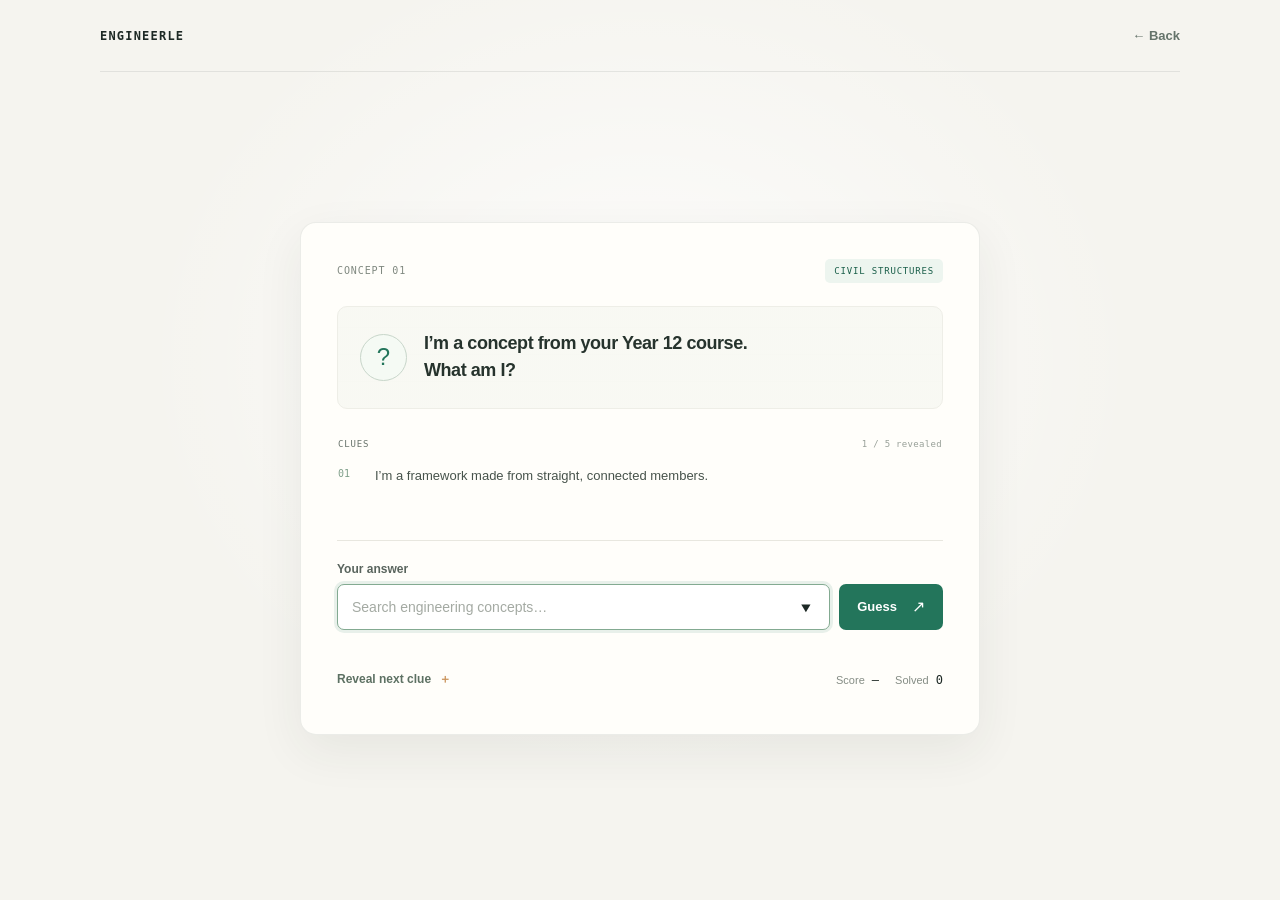
==== game.html @ ce2a2c5f "inital commit" ====
<!doctype html>
<html lang="en">
  <head>
    <meta charset="utf-8">
    <meta name="viewport" content="width=device-width, initial-scale=1">
    <meta name="theme-color" content="#f5f4ef">
    <meta name="description" content="Guess an Engineering Studies concept from progressive clues.">
    <title>Play Engineerle — Engineering Studies</title>
    <link rel="stylesheet" href="style.css">
    <script src="script.js" defer></script>
  </head>
  <body>
    <header class="site-header">
      <a class="wordmark" href="index.html">ENGINEERLE</a>
      <a class="back-link" href="index.html">← Back</a>
    </header>

    <main class="game-shell">
      <article class="game-card" aria-live="polite">
        <div class="card-topline">
          <span class="round-label" id="round-label">CONCEPT 01</span>
          <span class="module-label" id="module-label">ENGINEERING STUDIES</span>
        </div>

        <div class="question-area">
          <div class="question-mark" aria-hidden="true">?</div>
          <p class="question-prompt" id="question-prompt">I’m a concept from your Year 12 course.<br>What am I?</p>
        </div>

        <section class="clue-panel" aria-labelledby="clue-title">
          <div class="clue-heading">
            <span id="clue-title">CLUES</span>
            <span id="clue-count">1 / 5 revealed</span>
          </div>
          <ol class="clue-list" id="clue-list"></ol>
        </section>

        <form class="guess-form" id="guess-form" autocomplete="off">
          <label for="guess-input">Your answer <span id="mode-label"></span></label>
          <div class="input-row">
            <input id="guess-input" name="guess" type="search" placeholder="Search engineering concepts…" aria-describedby="guess-feedback" spellcheck="false" autocomplete="off">
            <datalist id="answer-suggestions"></datalist>
            <button class="submit-button" type="submit">Guess <span aria-hidden="true">↗</span></button>
          </div>
          <p class="feedback" id="guess-feedback" role="status" aria-live="polite"></p>
        </form>

        <div class="card-actions">
          <button class="hint-button" id="hint-button" type="button">Reveal next clue <span aria-hidden="true">＋</span></button>
          <button class="next-button" id="next-button" type="button" hidden>Next concept <span aria-hidden="true">→</span></button>
          <div class="round-stats">
            <span>Score <strong id="score-number">—</strong></span>
            <span>Solved <strong id="solved-count">0</strong></span>
          </div>
        </div>
      </article>
    </main>
  </body>
</html>
---- style.css ----
:root {
  color-scheme: light;
  --paper: #f5f4ef;
  --card: #fffefa;
  --ink: #1d2925;
  --muted: #78807a;
  --line: #e8e7df;
  --green: #23755b;
  --green-dark: #195e49;
  --green-pale: #edf5ef;
  --mono: "Cascadia Code", "SFMono-Regular", Consolas, monospace;
  --sans: "Segoe UI", "Helvetica Neue", Arial, sans-serif;
}

* {
  box-sizing: border-box;
}

body {
  min-width: 320px;
  min-height: 100vh;
  margin: 0;
  background:
    radial-gradient(ellipse at 50% 40%, rgba(255, 255, 255, 0.8), transparent 55%),
    var(--paper);
  color: var(--ink);
  font-family: var(--sans);
  -webkit-font-smoothing: antialiased;
}

button,
input {
  font: inherit;
}

button:focus-visible,
a:focus-visible,
input:focus-visible {
  outline: 3px solid rgba(35, 117, 91, 0.32);
  outline-offset: 3px;
}

.site-header {
  display: flex;
  width: min(100% - 48px, 1080px);
  height: 72px;
  align-items: center;
  justify-content: space-between;
  margin: 0 auto;
  border-bottom: 1px solid rgba(29, 41, 37, 0.09);
}

.wordmark {
  color: var(--ink);
  font: 700 12px var(--mono);
  letter-spacing: 0.1em;
  text-decoration: none;
}

.syllabus-link,
.back-link {
  color: #64736a;
  font-size: 13px;
  font-weight: 600;
  text-decoration: none;
}

.syllabus-link:hover,
.back-link:hover,
.landing-footnote a:hover {
  color: var(--green-dark);
}

.syllabus-link span {
  margin-left: 4px;
  color: var(--green);
}

.landing-shell,
.game-shell {
  display: grid;
  min-height: calc(100vh - 72px);
  place-items: center;
  padding: 32px 24px 48px;
}

.landing-card,
.game-card {
  width: min(100%, 680px);
  border: 1px solid rgba(40, 54, 46, 0.09);
  border-radius: 16px;
  background: var(--card);
  box-shadow: 0 16px 48px rgba(46, 53, 43, 0.07);
}

.landing-card {
  max-width: 570px;
  padding: clamp(28px, 6vw, 48px);
}

.round-label,
.module-label,
.clue-heading {
  font-family: var(--mono);
  font-size: 10px;
  font-weight: 500;
  letter-spacing: 0.09em;
}

h1 {
  margin: 0;
  font-size: clamp(44px, 8vw, 62px);
  font-weight: 650;
  letter-spacing: -0.07em;
  line-height: 1.05;
}

h1 span {
  color: var(--green);
  font-weight: 500;
  font-style: italic;
}

.landing-copy {
  max-width: 430px;
  margin: 17px 0 30px;
  color: #68736c;
  font-size: 15px;
  line-height: 1.65;
}

.instructions {
  padding: 19px 20px;
  border: 1px solid #eeeee7;
  border-radius: 10px;
  background: #fafaf6;
}

.instructions h2 {
  margin: 0 0 14px;
  color: #39483f;
  font-size: 13px;
}

.instructions ol {
  display: grid;
  gap: 10px;
  margin: 0;
  padding-left: 20px;
  color: #647068;
  font-size: 13px;
  line-height: 1.5;
}

.instructions li::marker {
  color: var(--green);
  font-weight: 700;
}

.start-form {
  display: flex;
  align-items: center;
  justify-content: space-between;
  gap: 16px;
  margin-top: 21px;
}

.hard-mode-option {
  display: inline-flex;
  align-items: center;
  gap: 10px;
  cursor: pointer;
}

.hard-mode-option input {
  position: absolute;
  width: 1px;
  height: 1px;
  opacity: 0;
}

.toggle {
  position: relative;
  width: 38px;
  height: 22px;
  flex: 0 0 auto;
  border-radius: 99px;
  background: #d7dad3;
  transition: background 150ms ease;
}

.toggle::after {
  position: absolute;
  top: 3px;
  left: 3px;
  width: 16px;
  height: 16px;
  border-radius: 50%;
  background: white;
  box-shadow: 0 1px 3px rgba(0, 0, 0, 0.15);
  content: "";
  transition: transform 150ms ease;
}

.hard-mode-option input:checked + .toggle {
  background: var(--green);
}

.hard-mode-option input:checked + .toggle::after {
  transform: translateX(16px);
}

.hard-mode-option input:focus-visible + .toggle {
  outline: 3px solid rgba(35, 117, 91, 0.32);
  outline-offset: 3px;
}

.hard-mode-copy {
  display: grid;
  gap: 3px;
}

.hard-mode-copy strong {
  color: #39483f;
  font-size: 12px;
}

.hard-mode-copy small {
  color: #858d85;
  font-size: 10px;
}

.play-button,
.submit-button {
  display: inline-flex;
  min-height: 46px;
  align-items: center;
  justify-content: center;
  gap: 15px;
  padding: 0 18px;
  border: 0;
  border-radius: 7px;
  background: var(--green);
  color: white;
  cursor: pointer;
  font-size: 13px;
  font-weight: 650;
  transition: background 150ms ease, transform 150ms ease;
}

.play-button:hover,
.submit-button:hover {
  transform: translateY(-1px);
  background: var(--green-dark);
}

.play-button span {
  font-size: 18px;
  font-weight: 400;
}

.landing-footnote {
  margin: 22px 0 0;
  color: #92988f;
  font-size: 11px;
}

.landing-footnote a {
  color: #647d69;
  text-underline-offset: 2px;
}

.game-shell {
  padding-top: 24px;
  padding-bottom: 40px;
}

.game-card {
  padding: clamp(23px, 5vw, 36px);
}

.card-topline {
  display: flex;
  align-items: center;
  justify-content: space-between;
  gap: 12px;
}

.round-label {
  color: #808980;
}

.module-label {
  max-width: 65%;
  padding: 7px 9px;
  border-radius: 5px;
  background: var(--green-pale);
  color: var(--green-dark);
  font-size: 9px;
  text-align: center;
}

.question-area {
  display: flex;
  min-height: 103px;
  align-items: center;
  gap: 17px;
  margin: 23px 0 12px;
  padding: 18px 22px;
  border: 1px solid #eeeee7;
  border-radius: 10px;
  background:
    linear-gradient(rgba(246, 247, 241, 0.75), rgba(246, 247, 241, 0.75)),
    repeating-linear-gradient(0deg, transparent, transparent 26px, rgba(48, 73, 56, 0.045) 27px);
}

.question-mark {
  display: grid;
  width: 47px;
  height: 47px;
  flex: 0 0 47px;
  place-items: center;
  border: 1px solid #c8d6ca;
  border-radius: 50%;
  background: #f5faf4;
  color: var(--green);
  font-size: 24px;
}

.question-prompt {
  margin: 0;
  color: #26332d;
  font-size: 18px;
  font-weight: 600;
  letter-spacing: -0.025em;
  line-height: 1.5;
}

.answer-reveal {
  color: var(--green-dark);
}

.clue-panel {
  min-height: 120px;
  padding: 18px 1px;
  border-bottom: 1px solid var(--line);
}

.clue-heading {
  display: flex;
  align-items: center;
  justify-content: space-between;
  color: #68736b;
  font-size: 9px;
}

.clue-heading span:last-child {
  color: #98a098;
  letter-spacing: 0.035em;
}

.clue-list {
  display: grid;
  gap: 11px;
  margin: 17px 0 0;
  padding: 0;
  list-style: none;
}

.clue-item {
  display: grid;
  grid-template-columns: 28px minmax(0, 1fr);
  gap: 9px;
  align-items: start;
  animation: clue-in 220ms ease-out both;
}

.clue-number {
  padding-top: 2px;
  color: #80a08b;
  font: 10px var(--mono);
}

.clue-text {
  color: #47534b;
  font-size: 13px;
  line-height: 1.5;
}

@keyframes clue-in {
  from {
    opacity: 0;
    transform: translateY(5px);
  }
  to {
    opacity: 1;
    transform: translateY(0);
  }
}

.guess-form {
  margin-top: 21px;
}

.guess-form label {
  display: flex;
  justify-content: space-between;
  margin-bottom: 8px;
  color: #59645d;
  font-size: 12px;
  font-weight: 600;
}

#mode-label {
  color: #9a7954;
  font: 9px var(--mono);
}

.input-row {
  display: flex;
  gap: 9px;
}

.input-row input {
  width: 100%;
  min-width: 0;
  height: 46px;
  padding: 0 14px;
  border: 1px solid #ddded6;
  border-radius: 7px;
  background: #fff;
  color: var(--ink);
  font-size: 14px;
  transition: border-color 150ms ease, box-shadow 150ms ease;
}

.input-row input::placeholder {
  color: #a4aaa3;
}

.input-row input:focus {
  border-color: #83aa91;
  outline: none;
  box-shadow: 0 0 0 3px rgba(35, 117, 91, 0.1);
}

.submit-button {
  min-width: 100px;
  flex: 0 0 auto;
}

.submit-button span {
  font-size: 16px;
  font-weight: 400;
}

.feedback {
  min-height: 16px;
  margin: 8px 0 -7px;
  color: #68766d;
  font-size: 11px;
  line-height: 1.5;
}

.card-actions {
  display: flex;
  min-height: 36px;
  align-items: center;
  justify-content: space-between;
  gap: 10px;
  margin-top: 15px;
}

.hint-button,
.next-button {
  border: 0;
  background: transparent;
  cursor: pointer;
  font-size: 12px;
  font-weight: 600;
}

.hint-button {
  padding: 7px 0;
  color: #5d7163;
}

.hint-button:hover:not(:disabled) {
  color: var(--green-dark);
}

.hint-button span {
  margin-left: 5px;
  color: #cb955d;
}

.next-button {
  padding: 9px 13px;
  border-radius: 6px;
  background: var(--green-pale);
  color: var(--green-dark);
}

.next-button:hover {
  background: #e3efe5;
}

.next-button span {
  padding-left: 6px;
}

.round-stats {
  display: flex;
  gap: 16px;
  color: #858d85;
  font-size: 11px;
}

.round-stats strong {
  margin-left: 4px;
  color: var(--ink);
  font: 500 12px var(--mono);
}

[hidden] {
  display: none !important;
}

@media (max-width: 520px) {
  .site-header {
    width: calc(100% - 36px);
    height: 64px;
  }

  .landing-shell,
  .game-shell {
    min-height: calc(100vh - 64px);
    padding: 22px 16px 32px;
  }

  .landing-card {
    padding: 27px 22px;
  }

  .landing-copy {
    margin-bottom: 23px;
    font-size: 14px;
  }

  .instructions {
    padding: 17px;
  }

  .start-form {
    align-items: stretch;
    flex-direction: column;
  }

  .play-button {
    width: 100%;
  }

  .game-card {
    padding: 22px 19px 19px;
  }

  .question-area {
    min-height: 92px;
    gap: 12px;
    margin-top: 18px;
    padding: 14px;
  }

  .question-mark {
    width: 39px;
    height: 39px;
    flex-basis: 39px;
  }

  .question-prompt {
    font-size: 16px;
  }

  .input-row {
    gap: 7px;
  }

  .submit-button {
    min-width: 84px;
    gap: 8px;
    padding: 0 11px;
  }
}
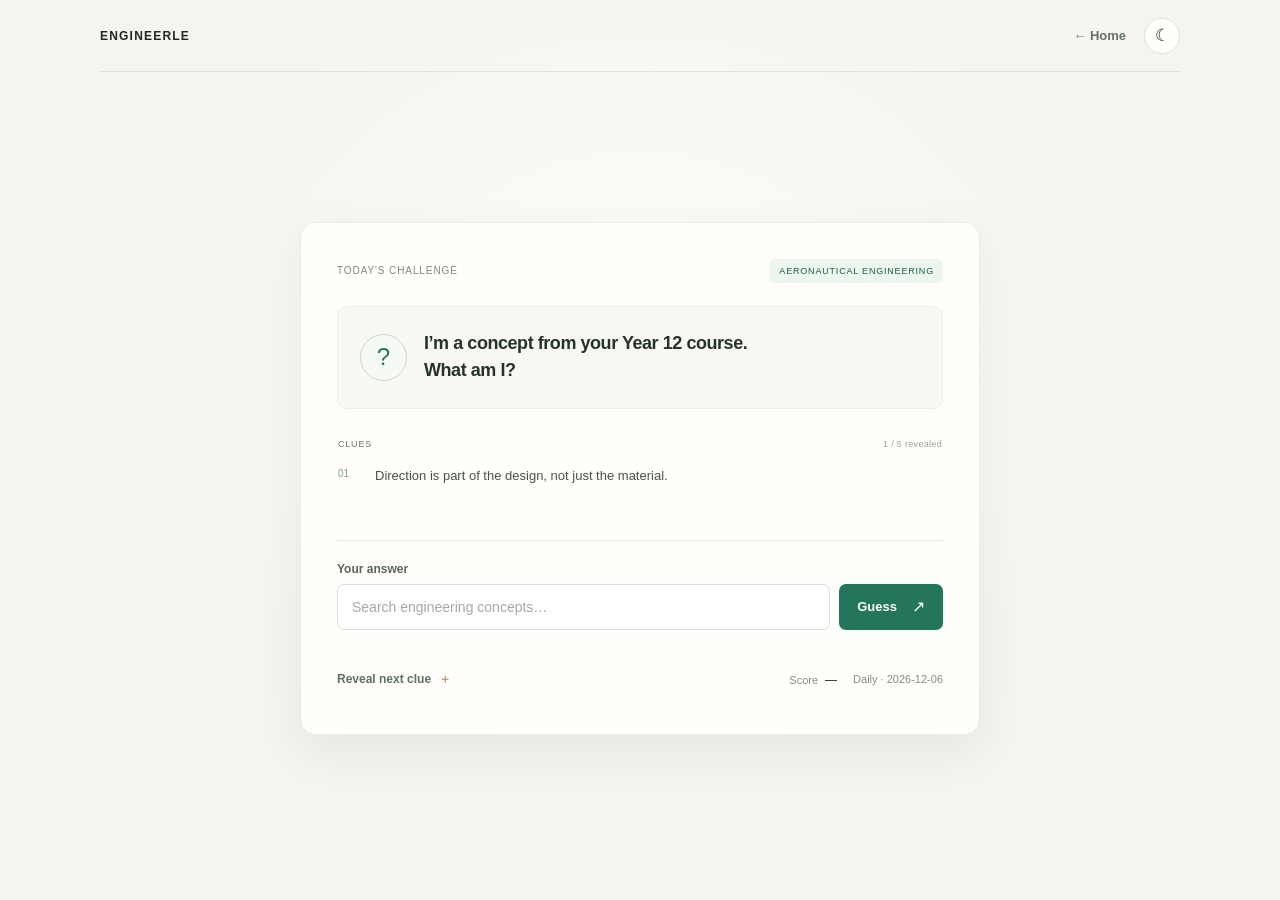
==== commit 5999ad13: "added dark mode etc" ====
--- a/game.html
+++ b/game.html
@@ -4,21 +4,25 @@
     <meta charset="utf-8">
     <meta name="viewport" content="width=device-width, initial-scale=1">
     <meta name="theme-color" content="#f5f4ef">
-    <meta name="description" content="Guess an Engineering Studies concept from progressive clues.">
+    <meta name="description" content="Play today's Engineering Studies concept challenge or endless practice rounds.">
     <title>Play Engineerle — Engineering Studies</title>
     <link rel="stylesheet" href="style.css">
+    <script src="theme.js" defer></script>
     <script src="script.js" defer></script>
   </head>
   <body>
     <header class="site-header">
       <a class="wordmark" href="index.html">ENGINEERLE</a>
-      <a class="back-link" href="index.html">← Back</a>
+      <div class="header-actions">
+        <a class="back-link" href="index.html">← Home</a>
+        <button class="theme-toggle" type="button" aria-label="Switch to dark mode" title="Switch to dark mode">◐</button>
+      </div>
     </header>
 
     <main class="game-shell">
       <article class="game-card" aria-live="polite">
         <div class="card-topline">
-          <span class="round-label" id="round-label">CONCEPT 01</span>
+          <span class="round-label" id="round-label">TODAY'S CHALLENGE</span>
           <span class="module-label" id="module-label">ENGINEERING STUDIES</span>
         </div>
 
@@ -47,12 +51,30 @@
 
         <div class="card-actions">
           <button class="hint-button" id="hint-button" type="button">Reveal next clue <span aria-hidden="true">＋</span></button>
-          <button class="next-button" id="next-button" type="button" hidden>Next concept <span aria-hidden="true">→</span></button>
+          <button class="next-button" id="next-button" type="button" hidden>Next practice concept <span aria-hidden="true">→</span></button>
           <div class="round-stats">
             <span>Score <strong id="score-number">—</strong></span>
-            <span>Solved <strong id="solved-count">0</strong></span>
+            <span id="round-label-detail">Daily</span>
           </div>
         </div>
+
+        <section class="completion-panel" id="completion-panel" aria-live="polite" hidden>
+          <h1 id="completion-title" tabindex="-1">Challenge complete</h1>
+          <p class="completion-answer" id="completion-answer"></p>
+          <p class="completion-score" id="completion-score"></p>
+          <div class="completion-stats">
+            <p><span>Your overall score</span><strong id="overall-score">0</strong></p>
+            <p><span>Community average</span><strong id="community-average">Unavailable</strong><small>Requires a shared score service.</small></p>
+          </div>
+          <div class="share-row">
+            <button class="share-button" id="share-button" type="button">Share score</button>
+            <p class="feedback" id="share-feedback" role="status" aria-live="polite"></p>
+          </div>
+          <div class="completion-actions">
+            <a class="secondary-button" href="index.html">Home</a>
+            <a class="play-button" id="completion-practice" href="game.html?mode=practice">Play practice <span aria-hidden="true">→</span></a>
+          </div>
+        </section>
       </article>
     </main>
   </body>
--- a/style.css
+++ b/style.css
@@ -8,7 +8,7 @@
   --green: #23755b;
   --green-dark: #195e49;
   --green-pale: #edf5ef;
-  --mono: "Cascadia Code", "SFMono-Regular", Consolas, monospace;
+  --mono: var(--sans);
   --sans: "Segoe UI", "Helvetica Neue", Arial, sans-serif;
 }
 
@@ -50,6 +50,30 @@
   border-bottom: 1px solid rgba(29, 41, 37, 0.09);
 }
 
+.header-actions {
+  display: flex;
+  align-items: center;
+  gap: 18px;
+}
+
+.theme-toggle {
+  display: grid;
+  width: 36px;
+  height: 36px;
+  place-items: center;
+  border: 1px solid #e1e3dc;
+  border-radius: 50%;
+  background: var(--card);
+  color: var(--ink);
+  cursor: pointer;
+  font-size: 17px;
+  line-height: 1;
+}
+
+.theme-toggle:hover {
+  border-color: #9cad9f;
+}
+
 .wordmark {
   color: var(--ink);
   font: 700 12px var(--mono);
@@ -158,9 +182,9 @@
 }
 
 .start-form {
-  display: flex;
-  align-items: center;
-  justify-content: space-between;
+  display: grid;
+  grid-template-columns: 1fr auto;
+  align-items: center;
   gap: 16px;
   margin-top: 21px;
 }
@@ -248,6 +272,28 @@
   transition: background 150ms ease, transform 150ms ease;
 }
 
+.start-form .play-button {
+  grid-column: 2;
+  grid-row: 1;
+}
+
+.practice-link {
+  grid-column: 2;
+  justify-self: center;
+  color: #647d69;
+  font-size: 12px;
+  font-weight: 600;
+  text-decoration: none;
+}
+
+.practice-link:hover {
+  color: var(--green-dark);
+}
+
+.practice-link span {
+  margin-left: 4px;
+}
+
 .play-button:hover,
 .submit-button:hover {
   transform: translateY(-1px);
@@ -522,6 +568,237 @@
   font: 500 12px var(--mono);
 }
 
+.completion-panel {
+  padding-top: 6px;
+}
+
+.completion-panel h1 {
+  font-size: clamp(29px, 5vw, 40px);
+  letter-spacing: -0.05em;
+}
+
+.completion-answer {
+  margin: 12px 0 5px;
+  color: #657168;
+  font-size: 14px;
+}
+
+.completion-score {
+  margin: 0;
+  color: var(--green-dark);
+  font-size: 13px;
+  font-weight: 650;
+}
+
+.completion-stats {
+  display: grid;
+  grid-template-columns: repeat(2, minmax(0, 1fr));
+  gap: 12px;
+  margin: 22px 0 16px;
+}
+
+.completion-stats p {
+  display: grid;
+  gap: 7px;
+  margin: 0;
+  padding: 14px;
+  border: 1px solid #eeeee7;
+  border-radius: 8px;
+  background: #fafaf6;
+  color: #747e76;
+  font-size: 11px;
+}
+
+.completion-stats strong {
+  color: #334139;
+  font-size: 15px;
+}
+
+.completion-stats small {
+  color: #92988f;
+  font-size: 10px;
+}
+
+.share-row {
+  display: flex;
+  align-items: center;
+  gap: 12px;
+}
+
+.share-button,
+.secondary-button {
+  display: inline-flex;
+  min-height: 43px;
+  align-items: center;
+  justify-content: center;
+  padding: 0 15px;
+  border: 1px solid #dfe3dd;
+  border-radius: 7px;
+  background: transparent;
+  color: #4a5b50;
+  cursor: pointer;
+  font-size: 12px;
+  font-weight: 650;
+  text-decoration: none;
+}
+
+.share-button:hover,
+.secondary-button:hover {
+  border-color: #9cad9f;
+  background: #f7f8f3;
+}
+
+.share-row .feedback {
+  margin: 0;
+}
+
+.completion-actions {
+  display: flex;
+  justify-content: flex-end;
+  gap: 10px;
+  margin-top: 23px;
+  padding-top: 18px;
+  border-top: 1px solid var(--line);
+}
+
+.completion-actions .play-button {
+  min-height: 43px;
+  text-decoration: none;
+}
+
+[data-theme="dark"] {
+  color-scheme: dark;
+  --paper: #171c19;
+  --card: #222925;
+  --ink: #e8eee9;
+  --muted: #a0aaa2;
+  --line: #39433d;
+  --green: #67b28e;
+  --green-dark: #91d1ae;
+  --green-pale: #2a3c32;
+}
+
+body[data-theme="dark"] {
+  background:
+    radial-gradient(ellipse at 50% 40%, rgba(52, 65, 57, 0.3), transparent 55%),
+    var(--paper);
+}
+
+[data-theme="dark"] .site-header {
+  border-bottom-color: #303a33;
+}
+
+[data-theme="dark"] .theme-toggle,
+[data-theme="dark"] .landing-card,
+[data-theme="dark"] .game-card {
+  border-color: #39433d;
+}
+
+[data-theme="dark"] .landing-card,
+[data-theme="dark"] .game-card,
+[data-theme="dark"] .theme-toggle {
+  box-shadow: 0 16px 48px rgba(0, 0, 0, 0.2);
+}
+
+[data-theme="dark"] .syllabus-link,
+[data-theme="dark"] .back-link,
+[data-theme="dark"] .landing-copy,
+[data-theme="dark"] .instructions ol,
+[data-theme="dark"] .completion-answer,
+[data-theme="dark"] .clue-text {
+  color: #b6c0b8;
+}
+
+[data-theme="dark"] .instructions,
+[data-theme="dark"] .completion-stats p {
+  border-color: #39433d;
+  background: #1c231f;
+}
+
+[data-theme="dark"] .instructions h2,
+[data-theme="dark"] .hard-mode-copy strong,
+[data-theme="dark"] .question-prompt,
+[data-theme="dark"] .completion-stats strong {
+  color: #e0e8e1;
+}
+
+[data-theme="dark"] .hard-mode-copy small,
+[data-theme="dark"] .landing-footnote,
+[data-theme="dark"] .landing-footnote a,
+[data-theme="dark"] .practice-link,
+[data-theme="dark"] .completion-stats small,
+[data-theme="dark"] .completion-stats p {
+  color: #9da99f;
+}
+
+[data-theme="dark"] .toggle {
+  background: #4a554d;
+}
+
+[data-theme="dark"] .toggle::after {
+  background: #e8eee9;
+}
+
+[data-theme="dark"] .question-area {
+  border-color: #39433d;
+  background:
+    linear-gradient(rgba(34, 43, 37, 0.78), rgba(34, 43, 37, 0.78)),
+    repeating-linear-gradient(0deg, transparent, transparent 26px, rgba(174, 202, 180, 0.06) 27px);
+}
+
+[data-theme="dark"] .question-mark {
+  border-color: #4d6655;
+  background: #263a2d;
+}
+
+[data-theme="dark"] .clue-heading,
+[data-theme="dark"] .guess-form label {
+  color: #aeb9b0;
+}
+
+[data-theme="dark"] .clue-heading span:last-child,
+[data-theme="dark"] .round-label {
+  color: #87958a;
+}
+
+[data-theme="dark"] .clue-number {
+  color: #91c6a2;
+}
+
+[data-theme="dark"] .input-row input {
+  border-color: #465149;
+  background: #1b221e;
+  color: var(--ink);
+}
+
+[data-theme="dark"] .input-row input::placeholder {
+  color: #849087;
+}
+
+[data-theme="dark"] .feedback,
+[data-theme="dark"] .round-stats {
+  color: #a4afa6;
+}
+
+[data-theme="dark"] .completion-stats p {
+  border-color: #39433d;
+}
+
+[data-theme="dark"] .share-button,
+[data-theme="dark"] .secondary-button {
+  border-color: #465149;
+  color: #c2cec5;
+}
+
+[data-theme="dark"] .share-button:hover,
+[data-theme="dark"] .secondary-button:hover {
+  background: #2c3730;
+}
+
+[data-theme="dark"] .completion-actions {
+  border-top-color: var(--line);
+}
+
 [hidden] {
   display: none !important;
 }
@@ -552,12 +829,21 @@
   }
 
   .start-form {
-    align-items: stretch;
-    flex-direction: column;
+    grid-template-columns: 1fr;
   }
 
   .play-button {
     width: 100%;
+  }
+
+  .start-form .play-button,
+  .practice-link {
+    grid-column: 1;
+    grid-row: auto;
+  }
+
+  .practice-link {
+    justify-self: center;
   }
 
   .game-card {
@@ -590,4 +876,21 @@
     gap: 8px;
     padding: 0 11px;
   }
-}
+
+  .completion-stats {
+    grid-template-columns: 1fr;
+  }
+
+  .share-row {
+    align-items: flex-start;
+    flex-direction: column;
+  }
+
+  .completion-actions {
+    justify-content: stretch;
+  }
+
+  .completion-actions > * {
+    flex: 1;
+  }
+}
